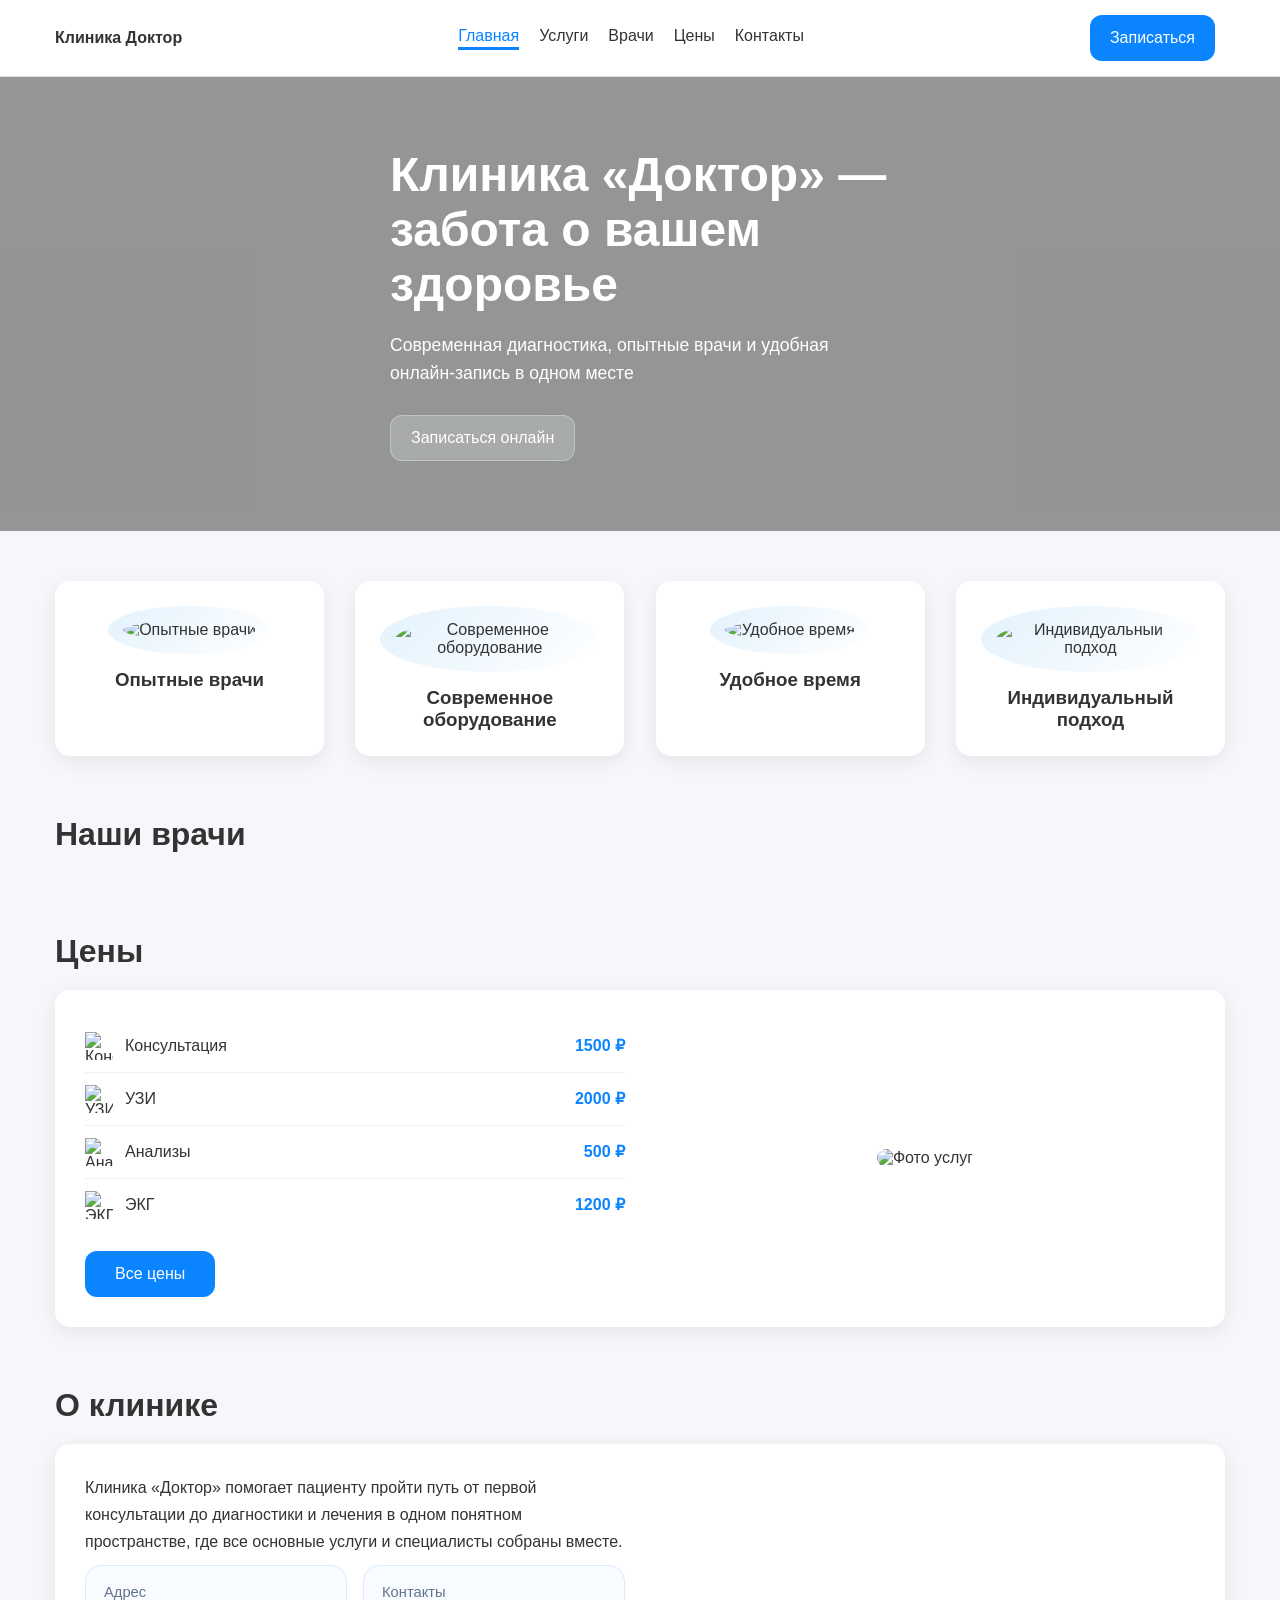
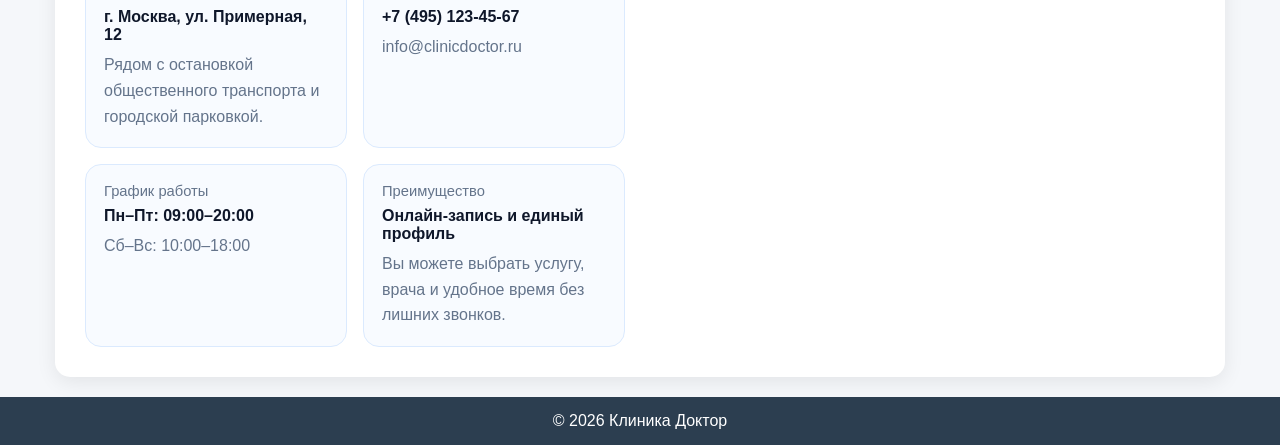
==== index.html @ b731447a "Add files via upload" ====
<!DOCTYPE html>
<html lang="ru">
<head>
    <meta charset="UTF-8">
    <meta name="viewport" content="width=device-width, initial-scale=1.0">
    <title>Клиника Доктор</title>
    <link rel="stylesheet" href="style.css">
    <link rel="stylesheet" href="account-ui.css?v=5">
</head>
<body>

<header class="header">
    <div class="container nav">
        <a href="index.html" class="logo">Клиника Доктор</a>

        <nav class="menu">
            <a href="index.html" class="active">Главная</a>
            <a href="services.html">Услуги</a>
            <a href="doctors.html">Врачи</a>
            <a href="prices.html">Цены</a>
            <a href="contacts.html">Контакты</a>
        </nav>

        <a href="auth.html#register" class="btn primary">Записаться</a>
    </div>
</header>

<section class="hero home-hero">
    <div class="container hero-content">
        <div class="hero-text">
            <h1>Клиника «Доктор» — забота о вашем здоровье</h1>
            <p>Современная диагностика, опытные врачи и удобная онлайн-запись в одном месте</p>
            <a href="auth.html#register" class="btn glass">Записаться онлайн</a>
        </div>
    </div>
</section>

<section class="advantages container">
    <div class="card">
        <img src="foto/advantages/adv1.png" alt="Опытные врачи">
        <h3>Опытные врачи</h3>
    </div>

    <div class="card">
        <img src="foto/advantages/adv2.png" alt="Современное оборудование">
        <h3>Современное оборудование</h3>
    </div>

    <div class="card">
        <img src="foto/advantages/adv3.png" alt="Удобное время">
        <h3>Удобное время</h3>
    </div>

    <div class="card">
        <img src="foto/advantages/adv4.png" alt="Индивидуальный подход">
        <h3>Индивидуальный подход</h3>
    </div>
</section>

<section class="doctors container">
    <h2 class="section-title">Наши врачи</h2>
    <div class="grid"></div>
</section>

<section class="prices container">
    <h2 class="section-title">Цены</h2>
    <div class="price-card double-column">
        <div class="price-left">
            <ul class="price-list">
                <li>
                    <img src="foto/prices/pri1.png" alt="Консультация" class="price-icon">
                    <span class="service-name">Консультация</span>
                    <span class="service-price">1500 ₽</span>
                </li>
                <li>
                    <img src="foto/prices/pri2.png" alt="УЗИ" class="price-icon">
                    <span class="service-name">УЗИ</span>
                    <span class="service-price">2000 ₽</span>
                </li>
                <li>
                    <img src="foto/prices/pri3.png" alt="Анализы" class="price-icon">
                    <span class="service-name">Анализы</span>
                    <span class="service-price">500 ₽</span>
                </li>
                <li>
                    <img src="foto/prices/pri4.png" alt="ЭКГ" class="price-icon">
                    <span class="service-name">ЭКГ</span>
                    <span class="service-price">1200 ₽</span>
                </li>
            </ul>
            <div class="price-more">
                <a href="prices.html" class="btn primary">Все цены</a>
            </div>
        </div>
        <div class="price-right">
            <img src="foto/bolnica.jpg" alt="Фото услуг" class="price-photo">
        </div>
    </div>
</section>

<section class="about-clinic container">
    <h2 class="section-title">О клинике</h2>
    <div class="clinic-card double-column">
        <div class="clinic-left">
            <p class="clinic-intro">Клиника «Доктор» помогает пациенту пройти путь от первой консультации до диагностики и лечения в одном понятном пространстве, где все основные услуги и специалисты собраны вместе.</p>
            <div class="clinic-facts">
                <article class="clinic-fact">
                    <span>Адрес</span>
                    <strong>г. Москва, ул. Примерная, 12</strong>
                    <p>Рядом с остановкой общественного транспорта и городской парковкой.</p>
                </article>
                <article class="clinic-fact">
                    <span>Контакты</span>
                    <strong>+7 (495) 123-45-67</strong>
                    <p>info@clinicdoctor.ru</p>
                </article>
                <article class="clinic-fact">
                    <span>График работы</span>
                    <strong>Пн–Пт: 09:00–20:00</strong>
                    <p>Сб–Вс: 10:00–18:00</p>
                </article>
                <article class="clinic-fact">
                    <span>Преимущество</span>
                    <strong>Онлайн-запись и единый профиль</strong>
                    <p>Вы можете выбрать услугу, врача и удобное время без лишних звонков.</p>
                </article>
            </div>
        </div>
        <div class="clinic-right">
            <iframe
                src="https://www.google.com/maps/embed?pb=!1m18!1m12!1m3!1d2244.000000!2d37.618423!3d55.751244!2m3!1f0!2f0!3f0!3m2!1i1024!2i768!4f13.1!3m3!1m2!1s0x0%3A0x0000000000000000!2z0J3QvdC40LLQtdGCLCDQnNC40YbQuNC70YzQvdC40Y8!5e0!3m2!1sru!2sru!4v1600000000000!5m2!1sru!2sru"
                width="100%"
                height="100%"
                style="border:0; border-radius:12px;"
                allowfullscreen=""
                loading="lazy"></iframe>
        </div>
    </div>
</section>

<footer class="footer">
    <div class="container">
        <p>© 2026 Клиника Доктор</p>
    </div>
</footer>

<script>
const links = document.querySelectorAll('.menu a');
links.forEach(link => {
    if (link.href === window.location.href) {
        link.classList.add('active');
    }
});
</script>
<script src="account-ui.js?v=5"></script>

</body>
</html>
---- style.css ----
/* Общие стили */

* {
    margin: 0;
    padding: 0;
    box-sizing: border-box;
    font-family: Arial, sans-serif;
}

body {
    background: #f5f7fa;
    color: #333;
}

.container {
    max-width: 1200px;
    margin: auto;
    padding: 0 15px;
}



/* HEADER */

.header {

    background: white;

    padding: 15px 0;

    border-bottom: 1px solid #ddd;

}



.nav {
    display: flex;
    justify-content: space-between;
    align-items: center;
    gap: 20px;
}

.menu {
    display: flex;
    flex-wrap: wrap;
    margin: 0 auto;
}

.nav a {
    margin: 0 10px;
    text-decoration: none;
    color: #333;

    transition: 0.3s;

}



.nav a:hover {

    color: #0a84ff;

}



.nav a.active {

    color: #0a84ff;

    border-bottom: 3px solid #0a84ff;

    padding-bottom: 2px;

}



.logo {
    font-weight: bold;
}

.nav .logo {
    margin: 0;
    color: #333;
    text-decoration: none;
}


/* BUTTONS */

.btn {
    display: inline-flex;
    align-items: center;
    justify-content: center;
    padding: 12px 20px;
    border-radius: 12px;
    font-weight: 500;
    cursor: pointer;
    transition: all 0.25s ease;
    border: none;
    text-decoration: none;
    line-height: 1.2;
    text-align: center;
    min-height: 46px;
    white-space: nowrap;
}


.btn.primary {

    background: #0a84ff;

    color: white;

}



.btn.primary:hover {

    background: #339cff;

    transform: scale(1.05);

    box-shadow: 0 8px 20px rgba(10,132,255,0.3);

}



.btn.primary:active {

    background: #0066cc;

    transform: scale(0.96);

}



.btn.glass {

    background: rgba(255, 255, 255, 0.2);

    color: white;

    border: 1px solid rgba(255,255,255,0.3);

    backdrop-filter: blur(10px);

    -webkit-backdrop-filter: blur(10px);

}



.btn.glass:hover {

    transform: scale(1.05);

    background: rgba(255,255,255,0.3);

    box-shadow: 0 8px 25px rgba(255,255,255,0.2);

}



.btn.glass:active {

    transform: scale(0.96);

    background: rgba(255,255,255,0.4);

}



/* HERO */

.home-hero {
    position: relative;
    width: 100%;
    min-height: 430px;
    padding: 70px 0;
    background-image: url(foto/glav.png);
    background-size: cover;
    background-position: center;
    display: flex;
    align-items: center;
    color: white;

}



.home-hero::before {

    content: "";

    position: absolute;

    inset: 0;

    background: rgba(0,0,0,0.4);

}



.hero-content {

    position: relative;

    z-index: 1;

}



.hero-text {
    max-width: 500px;
}

.hero-text h1 {
    font-size: 3rem;
    line-height: 1.15;
    margin-bottom: 18px;
}

.hero-text p {
    font-size: 1.1rem;
    line-height: 1.6;
    margin-bottom: 28px;
}


/* SECTION TITLE */

.section-title {

    margin-top: 60px;

    margin-bottom: 20px;

    font-size: 2rem;

    color: #333;

    text-align: left;

}



/* ADVANTAGES */

.advantages {

    display: flex;

    justify-content: space-between;

    gap: 20px;

    margin: 50px auto;

    flex-wrap: wrap;

}



.card {

    background: white;

    padding: 25px;

    border-radius: 15px;

    width: 23%;

    text-align: center;

    box-shadow: 0 5px 20px rgba(0,0,0,0.08);

    transition: 0.3s;

}



.card:hover {

    transform: translateY(-8px) scale(1.02);

    box-shadow: 0 10px 30px rgba(0,0,0,0.12);

}



.card img {

    width: 70px;

    height: 70px;

    padding: 15px;

    background: linear-gradient(135deg, #e3f2fd, #ffffff);

    border-radius: 50%;

    margin-bottom: 15px;

}



/* DOCTORS */

.grid {

    display: flex;

    gap: 20px;

    flex-wrap: wrap;

    justify-content: space-between;

}



.doctor-card {
    background: white;
    padding: 15px;
    text-align: center;
    border-radius: 12px;
    box-shadow: 0 5px 20px rgba(0,0,0,0.08);
    transition: 0.3s;
    flex: 1 1 calc(33% - 20px);
    max-width: calc(33% - 20px);
    display: flex;
    flex-direction: column;
}

.doctor-card:hover {
    transform: translateY(-5px);
    box-shadow: 0 10px 28px rgba(0,0,0,0.12);
}


.doctor-card img {
    width: 100%;
    height: 200px;
    border-radius: 10px;
    object-fit: cover;
    margin-bottom: 14px;
}

.doctor-card .btn {
    margin-top: auto;
}


/* PRICES */

.price-card.double-column {
    display: flex;
    background: white;

    border-radius: 15px;

    padding: 30px;

    box-shadow: 0 5px 20px rgba(0,0,0,0.08);

    margin: 20px 0;

    transition: 0.3s;

    gap: 30px;

    max-width: 1200px;

    margin-left: auto;
    margin-right: auto;
}

.price-card.double-column:hover {
    transform: translateY(-5px);
    box-shadow: 0 10px 30px rgba(0,0,0,0.12);
}


.price-left { flex: 1; }

.price-right { flex: 1; display: flex; justify-content: center; align-items: center; }

.price-photo { max-width: 100%; border-radius: 12px; }



.price-list {

    list-style: none;

    margin-bottom: 20px;

}



.price-list li {

    display: flex;

    align-items: center;

    padding: 12px 0;

    border-bottom: 1px solid #f0f0f0;

    font-size: 1rem;

    color: #333;

}



.price-list li:last-child { border-bottom: none; }



.price-icon { width: 28px; height: 28px; margin-right: 12px; }

.service-name { flex: 1; }

.service-price { font-weight: bold; color: #0a84ff; }



.price-more { text-align: left; margin-top: 15px; }

.price-more .btn { padding: 12px 30px; text-decoration: none; }



/* ABOUT CLINIC */

.clinic-card.double-column {

    display: flex;

    background: white;

    border-radius: 15px;

    padding: 30px;

    box-shadow: 0 5px 20px rgba(0,0,0,0.08);

    margin: 20px 0;

    transition: 0.3s;

    gap: 30px;

    max-width: 1200px;

    margin-left: auto;

    margin-right: auto;

}



.clinic-left { flex: 1; }
.clinic-left p { margin-bottom: 10px; font-size: 1rem; color: #333; }
.clinic-intro {
    margin-bottom: 20px;
    font-size: 1.04rem;
    line-height: 1.7;
    color: #425466;
}
.clinic-facts {
    display: grid;
    grid-template-columns: repeat(2, minmax(0, 1fr));
    gap: 16px;
}
.clinic-fact {
    padding: 18px;
    border-radius: 16px;
    background: #f8fbff;
    border: 1px solid #dbeafe;
}
.clinic-fact span {
    display: block;
    margin-bottom: 8px;
    color: #64748b;
    font-size: 0.92rem;
}
.clinic-fact strong {
    display: block;
    margin-bottom: 8px;
    color: #0f172a;
}
.clinic-fact p {
    margin: 0;
    color: #64748b;
    line-height: 1.6;
}
.clinic-right { flex: 1; height: 300px; }


.clinic-card.double-column:hover {

    transform: translateY(-5px);

    box-shadow: 0 10px 30px rgba(0,0,0,0.12);

}



/* FOOTER */

.footer {

    background: #2c3e50;

    color: white;

    text-align: center;

    padding: 15px;

}



/* ADAPTIVE */

@media (max-width: 768px) {

    .hero { min-height: 380px; text-align: center; }


    .advantages { flex-direction: column; }

    .card { width: 100%; }



    .grid { flex-direction: column; gap: 15px; }

    .doctor-card { flex: 1 1 100%; max-width: 100%; }



    .nav { flex-direction: column; gap: 10px; }
    .menu { justify-content: center; }

    .price-card.double-column, .clinic-card.double-column {
        flex-direction: column;
        gap: 20px;
        padding: 20px;
    }

    .clinic-facts {
        grid-template-columns: 1fr;
    }


    .price-photo, .clinic-right {

        width: 100%;

        max-height: 300px;

        object-fit: cover;

    }



    .price-more .btn { width: 100%; }
    .btn.primary, .btn.glass { width: 100%; }
}
---- account-ui.css ----
.account-hidden {
    display: none !important;
}

.account-widget {
    position: relative;
    margin-left: auto;
}

.account-trigger {
    width: 52px;
    height: 52px;
    border: none;
    border-radius: 50%;
    background: linear-gradient(135deg, #0a84ff, #37b4ff);
    color: #fff;
    font-size: 1rem;
    font-weight: 700;
    cursor: pointer;
    box-shadow: 0 12px 30px rgba(10, 132, 255, 0.24);
    transition: transform 0.2s ease, box-shadow 0.2s ease;
}

.account-trigger:hover {
    transform: translateY(-2px);
    box-shadow: 0 16px 34px rgba(10, 132, 255, 0.3);
}

.account-trigger:focus-visible,
.account-action:focus-visible,
.account-logout:focus-visible,
.auth-form input:focus-visible {
    outline: 3px solid rgba(10, 132, 255, 0.22);
    outline-offset: 3px;
}

.account-panel {
    position: absolute;
    top: calc(100% + 14px);
    right: 0;
    width: min(360px, calc(100vw - 30px));
    background: #fff;
    border-radius: 20px;
    padding: 22px;
    box-shadow: 0 22px 50px rgba(15, 23, 42, 0.16);
    border: 1px solid rgba(148, 163, 184, 0.24);
    z-index: 30;
    display: none;
}

.account-panel.open {
    display: block;
}

.account-panel::before {
    content: "";
    position: absolute;
    top: -7px;
    right: 22px;
    width: 14px;
    height: 14px;
    background: #fff;
    border-left: 1px solid rgba(148, 163, 184, 0.24);
    border-top: 1px solid rgba(148, 163, 184, 0.24);
    transform: rotate(45deg);
}

.account-user {
    display: flex;
    align-items: center;
    gap: 14px;
    margin-bottom: 18px;
}

.account-avatar {
    width: 58px;
    height: 58px;
    border-radius: 18px;
    background: linear-gradient(135deg, #e0f2fe, #bae6fd);
    color: #0369a1;
    display: flex;
    align-items: center;
    justify-content: center;
    font-size: 1.2rem;
    font-weight: 700;
}

.account-user h3 {
    margin: 0 0 4px;
    font-size: 1.05rem;
}

.account-user p,
.account-caption,
.account-empty,
.auth-message {
    margin: 0;
    color: #64748b;
    line-height: 1.5;
}

.account-section-title {
    margin: 0 0 10px;
    font-size: 0.95rem;
    color: #0f172a;
}

.account-appointments {
    display: grid;
    gap: 10px;
    margin: 0 0 18px;
}

.account-appointment {
    padding: 12px 14px;
    border-radius: 14px;
    background: #f8fbff;
    border: 1px solid #dbeafe;
}

.account-appointment strong,
.account-appointment span {
    display: block;
}

.account-appointment strong {
    margin-bottom: 4px;
    color: #0f172a;
}

.account-appointment span {
    color: #64748b;
    font-size: 0.93rem;
}

.account-actions {
    display: flex;
    gap: 10px;
    align-items: center;
}

.account-action,
.account-logout {
    flex: 1;
    min-height: 44px;
    border-radius: 12px;
    font-weight: 600;
    cursor: pointer;
    text-decoration: none;
    display: inline-flex;
    align-items: center;
    justify-content: center;
}

.account-action {
    background: #f8fafc;
    color: #0f172a;
    border: 1px solid #cbd5e1;
    text-align: center;
    padding: 0 14px;
}

.account-logout {
    background: #eff6ff;
    color: #0a84ff;
    border: 1px solid #bfdbfe;
}

.account-toast {
    position: fixed;
    right: 20px;
    bottom: 20px;
    max-width: 320px;
    background: #0f172a;
    color: #fff;
    padding: 14px 16px;
    border-radius: 14px;
    box-shadow: 0 16px 38px rgba(15, 23, 42, 0.26);
    opacity: 0;
    transform: translateY(14px);
    pointer-events: none;
    transition: opacity 0.25s ease, transform 0.25s ease;
    z-index: 150;
}

.account-toast.error {
    background: #b91c1c;
}

.account-toast.show {
    opacity: 1;
    transform: translateY(0);
}

body.account-modal-open {
    overflow: hidden;
}

.auth-message {
    margin-top: 12px;
    font-size: 0.95rem;
}

.auth-message.success {
    color: #0f766e;
}

.auth-message.error {
    color: #b91c1c;
}

.appointment-form .auth-message.error {
    width: 100%;
    margin: 4px 0 0;
    padding: 12px 14px;
    border-radius: 12px;
    background: #fef2f2;
    border: 1px solid #fecaca;
    color: #991b1b;
    font-weight: 600;
}

.appointment-modal {
    position: fixed;
    inset: 0;
    display: none;
    z-index: 100;
}

.appointment-modal.open {
    display: block;
}

.appointment-modal__backdrop {
    position: absolute;
    inset: 0;
    background: rgba(15, 23, 42, 0.6);
    backdrop-filter: blur(4px);
}

.appointment-modal__dialog {
    position: relative;
    width: min(520px, calc(100vw - 30px));
    margin: 70px auto;
    background: #fff;
    border-radius: 24px;
    box-shadow: 0 24px 60px rgba(15, 23, 42, 0.25);
    overflow: hidden;
}

.appointment-modal__body {
    padding: 28px;
}

.appointment-modal__close {
    position: absolute;
    top: 16px;
    right: 16px;
    width: 40px;
    height: 40px;
    border: none;
    border-radius: 50%;
    background: #eff6ff;
    color: #0a84ff;
    font-size: 1.4rem;
    cursor: pointer;
}

.appointment-modal__eyebrow {
    margin-bottom: 8px;
    color: #0a84ff;
    font-weight: 700;
}

.appointment-modal__body h2 {
    margin: 0 0 10px;
    font-size: 1.8rem;
    color: #0f172a;
}

.appointment-modal__service {
    margin: 0 0 6px;
    font-size: 1.05rem;
    font-weight: 700;
    color: #0f172a;
}

.appointment-modal__subtitle {
    margin: 0 0 18px;
    color: #64748b;
    line-height: 1.6;
}

.appointment-form {
    display: grid;
    gap: 16px;
}

.appointment-form label {
    display: grid;
    gap: 8px;
}

.appointment-fixed {
    padding: 13px 16px;
    border: 1px solid #d7e3f3;
    border-radius: 14px;
    background: #f8fbff;
    color: #334155;
    font-weight: 600;
}

.appointment-form label.hidden {
    display: none;
}

.appointment-form span {
    font-size: 0.95rem;
    font-weight: 600;
    color: #425466;
}

.appointment-form input,
.appointment-form select,
.appointment-form textarea {
    width: 100%;
    border: 1px solid #d7e3f3;
    border-radius: 14px;
    padding: 14px 16px;
    font-size: 1rem;
    background: #fff;
    transition: border-color 0.25s ease, box-shadow 0.25s ease;
}

.appointment-form textarea {
    resize: vertical;
}

.appointment-form input:focus,
.appointment-form select:focus,
.appointment-form textarea:focus {
    outline: none;
    border-color: #0a84ff;
    box-shadow: 0 0 0 4px rgba(10, 132, 255, 0.14);
}

.profile-page {
    min-height: calc(100vh - 78px);
    padding: 42px 0 64px;
    background:
        radial-gradient(circle at top right, rgba(10, 132, 255, 0.1), transparent 30%),
        linear-gradient(180deg, #f8fbff 0%, #eef5fb 100%);
}

.profile-layout {
    display: grid;
    grid-template-columns: 340px 1fr;
    gap: 24px;
    align-items: start;
}

.profile-card,
.profile-section {
    background: rgba(255, 255, 255, 0.96);
    border-radius: 24px;
    padding: 28px;
    box-shadow: 0 18px 40px rgba(15, 23, 42, 0.08);
}

.profile-card h1,
.profile-section h2 {
    margin: 0 0 18px;
    color: #0f172a;
}

.profile-avatar {
    width: 78px;
    height: 78px;
    border-radius: 24px;
    background: linear-gradient(135deg, #0a84ff, #38bdf8);
    color: #fff;
    display: flex;
    align-items: center;
    justify-content: center;
    font-size: 1.7rem;
    font-weight: 700;
    margin-bottom: 18px;
}

.profile-details {
    display: grid;
    gap: 14px;
}

.profile-detail {
    padding: 14px 16px;
    border-radius: 16px;
    background: #f8fbff;
    border: 1px solid #dbeafe;
}

.profile-detail span {
    display: block;
    margin-bottom: 4px;
    font-size: 0.85rem;
    color: #64748b;
}

.profile-detail strong {
    color: #0f172a;
}

.profile-summary {
    display: grid;
    grid-template-columns: repeat(2, minmax(0, 1fr));
    gap: 18px;
    margin-bottom: 24px;
}

.profile-summary-card {
    padding: 18px;
    border-radius: 18px;
    background: #f8fbff;
    border: 1px solid #dbeafe;
}

.profile-summary-card span {
    display: block;
    margin-bottom: 6px;
    color: #64748b;
}

.profile-summary-card strong {
    font-size: 1.8rem;
    color: #0a84ff;
}

.profile-appointments {
    display: grid;
    gap: 16px;
}

.profile-appointment-card {
    display: flex;
    justify-content: space-between;
    gap: 18px;
    padding: 20px;
    border-radius: 20px;
    background: #f8fbff;
    border: 1px solid #dbeafe;
}

.profile-appointment-card h3 {
    margin: 8px 0;
    color: #0f172a;
}

.profile-appointment-card p {
    margin: 0;
    color: #64748b;
    line-height: 1.6;
}

.profile-appointment-date {
    color: #0a84ff !important;
    font-weight: 700;
}

.profile-appointment-price {
    margin-top: 8px !important;
    color: #0f172a !important;
    font-weight: 700;
}

.profile-appointment-note {
    margin-top: 10px !important;
}

.profile-cancel-btn {
    align-self: center;
    flex: 0 0 auto;
}

.appointment-actions {
    display: flex;
    align-items: center;
    justify-content: flex-end;
    flex-wrap: wrap;
    gap: 10px;
    min-width: 220px;
}

.appointment-status {
    display: inline-flex;
    width: fit-content;
    margin-top: 8px !important;
    padding: 6px 10px;
    border-radius: 999px;
    background: #e0f2fe;
    color: #0369a1 !important;
    font-weight: 700;
}

.profile-empty {
    padding: 28px;
    border-radius: 20px;
    background: #f8fbff;
    border: 1px dashed #bfdbfe;
    text-align: center;
}

.profile-empty h3 {
    margin: 0 0 10px;
}

.profile-empty p {
    margin: 0 0 18px;
}

@media (max-width: 768px) {
    .account-widget {
        margin-left: 0;
    }

    .account-panel {
        right: 50%;
        transform: translateX(50%);
    }

    .account-panel::before {
        right: 50%;
        transform: translateX(50%) rotate(45deg);
    }

    .account-actions {
        flex-direction: column;
    }

    .appointment-modal__dialog {
        margin: 24px auto;
    }

    .appointment-modal__body {
        padding: 22px;
    }

    .profile-layout {
        grid-template-columns: 1fr;
    }

    .profile-summary {
        grid-template-columns: 1fr;
    }

    .profile-appointment-card {
        flex-direction: column;
    }

    .appointment-actions {
        justify-content: stretch;
        min-width: 0;
    }

    .appointment-actions .btn,
    .appointment-actions .profile-cancel-btn {
        width: 100%;
    }
}
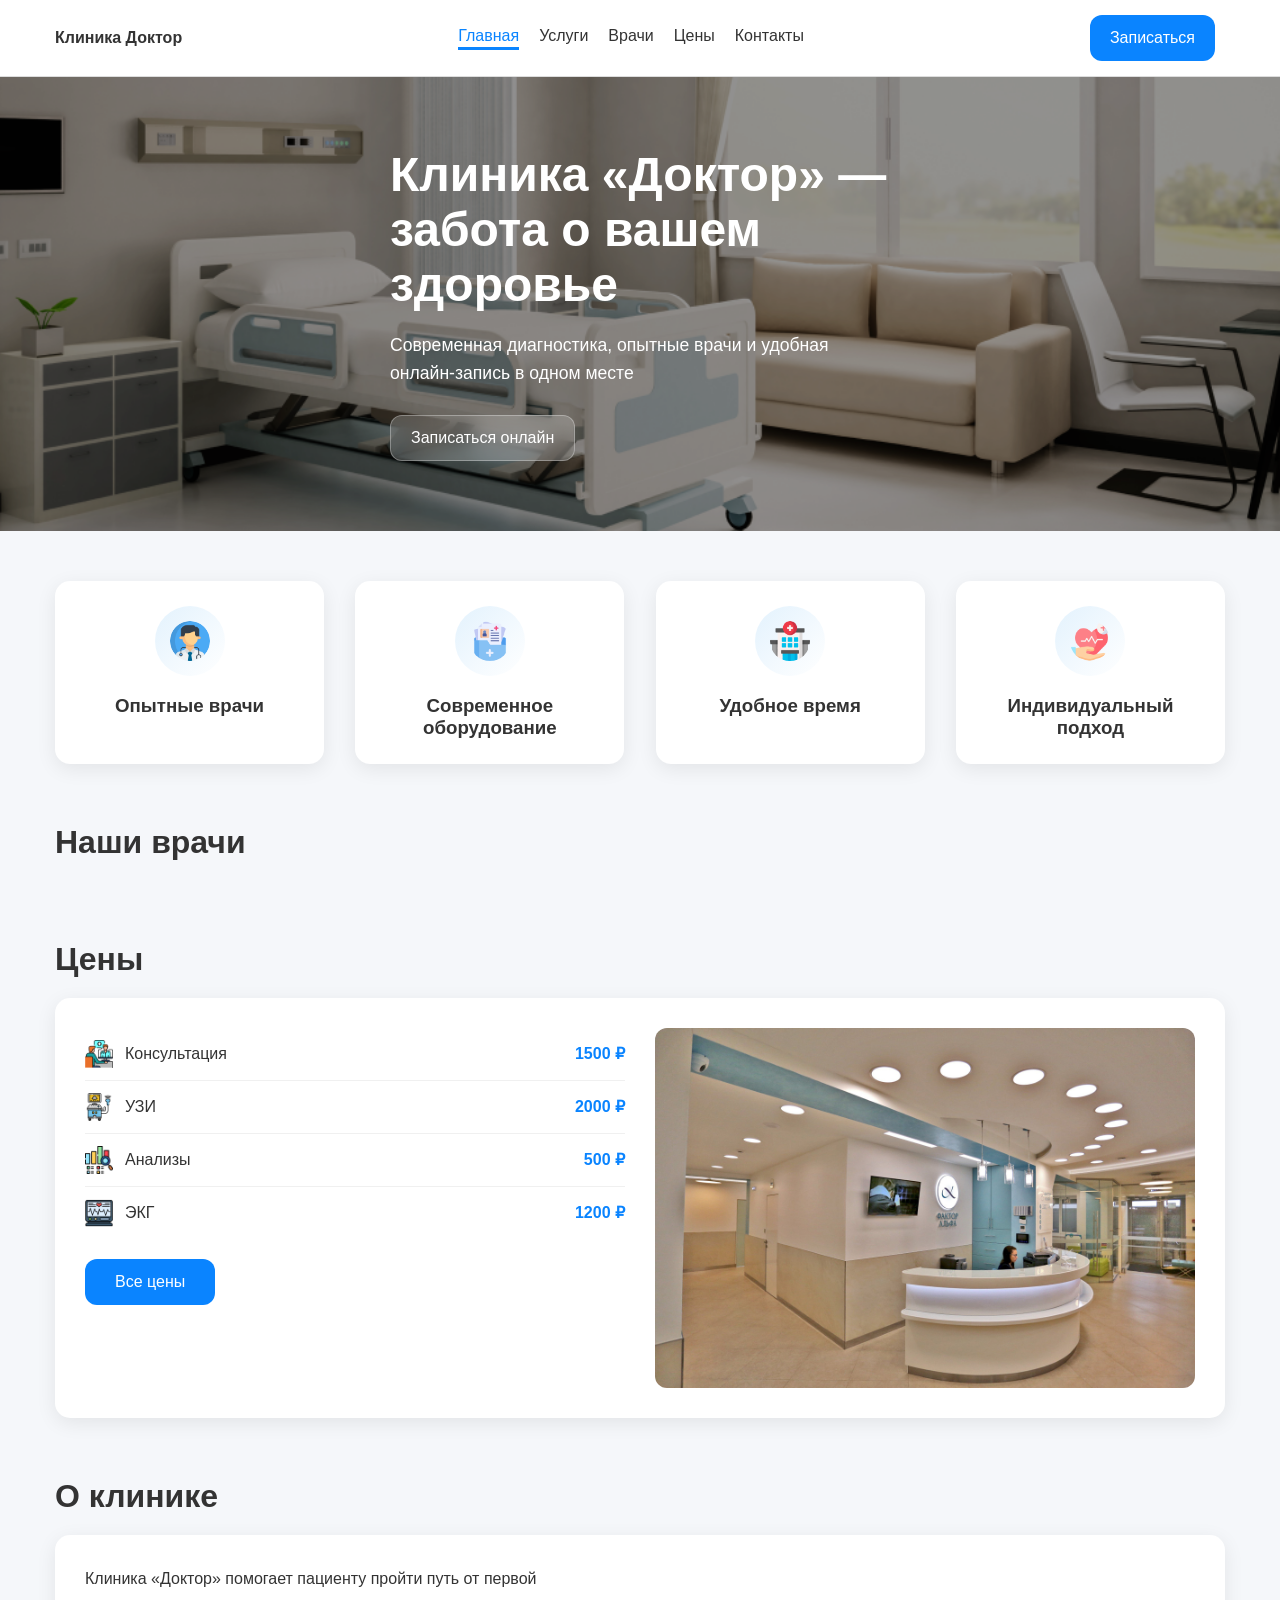
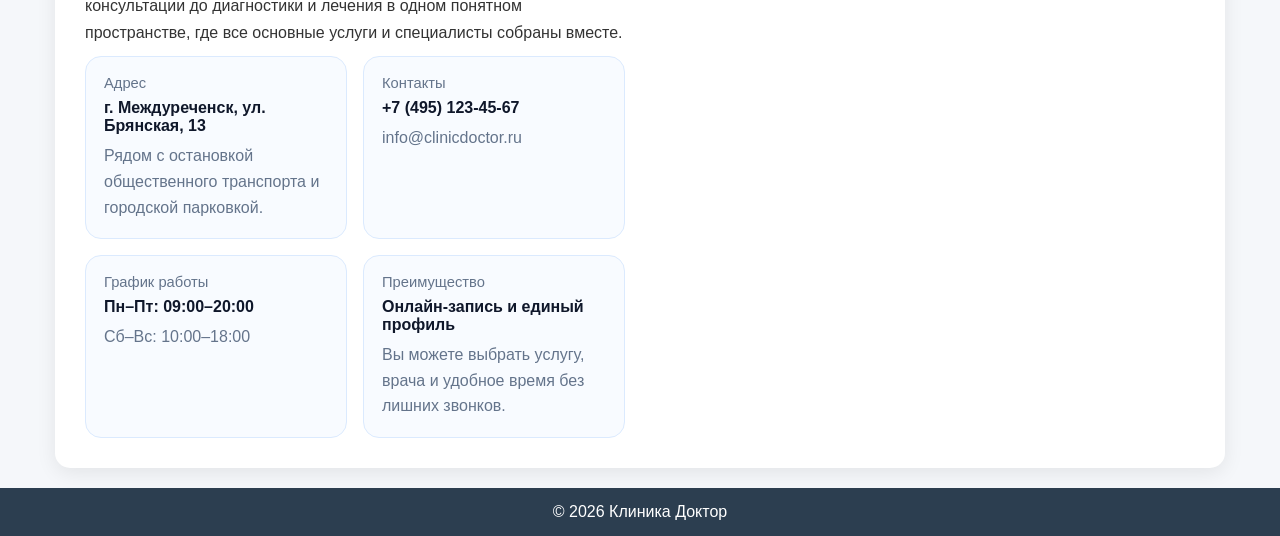
==== commit 18d9915c: "Update index.html" ====
--- a/index.html
+++ b/index.html
@@ -5,13 +5,13 @@
     <meta name="viewport" content="width=device-width, initial-scale=1.0">
     <title>Клиника Доктор</title>
     <link rel="stylesheet" href="style.css">
-    <link rel="stylesheet" href="account-ui.css?v=5">
+    <link rel="stylesheet" href="account-ui.css?v=5">
 </head>
 <body>
 
 <header class="header">
     <div class="container nav">
-        <a href="index.html" class="logo">Клиника Доктор</a>
+        <a href="index.html" class="logo">Клиника Доктор</a>
 
         <nav class="menu">
             <a href="index.html" class="active">Главная</a>
@@ -106,7 +106,7 @@
             <div class="clinic-facts">
                 <article class="clinic-fact">
                     <span>Адрес</span>
-                    <strong>г. Москва, ул. Примерная, 12</strong>
+                    <strong>г. Междуреченск, ул. Брянская, 13</strong>
                     <p>Рядом с остановкой общественного транспорта и городской парковкой.</p>
                 </article>
                 <article class="clinic-fact">
@@ -152,7 +152,7 @@
     }
 });
 </script>
-<script src="account-ui.js?v=5"></script>
+<script src="account-ui.js?v=5"></script>
 
 </body>
 </html>
